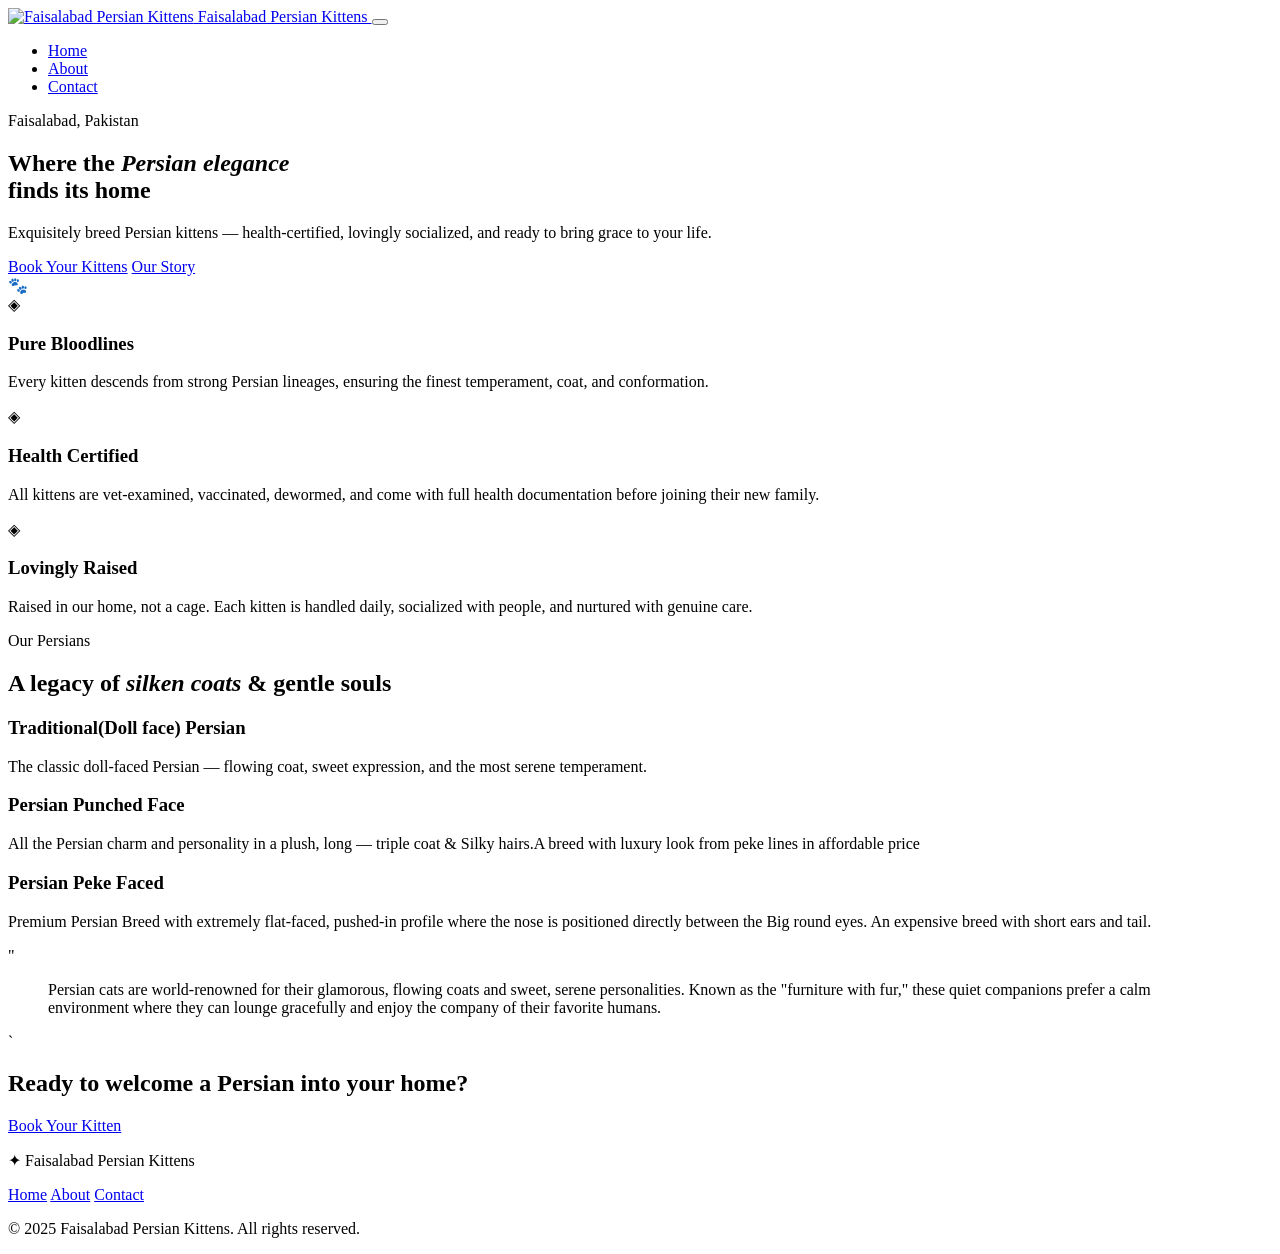
==== index.html @ facfef48 "Add files via upload" ====
<!DOCTYPE html>
<html lang="en">
<head>
  <meta charset="UTF-8" />
  <meta name="viewport" content="width=device-width, initial-scale=1.0" />
  <title>Faisalabad Persian Kittens — Premium Persian Cats</title>
  <meta name="description" content="Exquisite Persian kittens breed with love and care in Faisalabad. Health-certified, socialized, and ready for forever homes." />
  <link rel="stylesheet" href="css/style.css" />
  <link rel="preconnect" href="https://fonts.googleapis.com">
  <link href="https://fonts.googleapis.com/css2?family=Cormorant+Garamond:ital,wght@0,300;0,400;0,500;1,300;1,400&family=Jost:wght@300;400;500&display=swap" rel="stylesheet">
</head>
<body>

  <!-- NAV -->
  <nav class="nav">
    <a href="index.html" class="nav__logo">
      <img src="images/logo.png" alt="Faisalabad Persian Kittens" class="nav__logo-img" />
      Faisalabad Persian Kittens
    </a>
    <button class="nav__toggle" aria-label="Toggle menu" onclick="document.querySelector('.nav__links').classList.toggle('open')">
      <span></span><span></span><span></span>
    </button>
    <ul class="nav__links">
      <li><a href="index.html" class="active">Home</a></li>
      <li><a href="about.html">About</a></li>
      <li><a href="contact.html">Contact</a></li>
    </ul>
  </nav>

  <!-- HERO -->
  <section class="hero">
    <div class="hero__bg"></div>
    <div class="hero__content">
      <div class="hero__logo-wrap">
      </div>
      <p class="hero__eyebrow">Faisalabad, Pakistan</p>
      <h1 class="hero__title">Where the <em>Persian elegance</em><br>finds its home</h1>
      <p class="hero__sub">Exquisitely breed Persian kittens — health-certified, lovingly socialized, and ready to bring grace to your life.</p>
      <div class="hero__cta">
        <a href="contact.html" class="btn btn--primary">Book Your Kittens</a>
        <a href="about.html" class="btn btn--ghost">Our Story</a>
      </div>
    </div>
    <div class="hero__ornament">
      <div class="hero__paw">🐾</div>
    </div>
  </section>

  <!-- FEATURES -->
  <section class="features">
    <div class="container">
      <div class="features__grid">
        <div class="feature-card reveal">
          <div class="feature-card__icon">◈</div>
          <h3>Pure Bloodlines</h3>
          <p>Every kitten descends from strong Persian lineages, ensuring the finest temperament, coat, and conformation.</p>
        </div>
        <div class="feature-card reveal">
          <div class="feature-card__icon">◈</div>
          <h3>Health Certified</h3>
          <p>All kittens are vet-examined, vaccinated, dewormed, and come with full health documentation before joining their new family.</p>
        </div>
        <div class="feature-card reveal">
          <div class="feature-card__icon">◈</div>
          <h3>Lovingly Raised</h3>
          <p>Raised in our home, not a cage. Each kitten is handled daily, socialized with people, and nurtured with genuine care.</p>
        </div>
      </div>
    </div>
  </section>

  <!-- BREEDS SECTION -->
  <section class="breeds">
    <div class="container">
      <div class="section-header">
        <p class="section-label">Our Persians</p>
        <h2>A legacy of <em>silken coats</em> & gentle souls</h2>
      </div>
      <div class="breeds__grid">
        <div class="breed-card reveal">
          <div class="breed-card__img breed-card__img--1">
  <div class="slideshow">
    <div class="slide active" style="background-image: url('images/persian-1.jpg')"></div>
    <div class="slide" style="background-image: url('images/persian-2.jpg')"></div>
    <div class="slide" style="background-image: url('images/persian-3.jpg')"></div>
    <div class="slide-dots">
      <span class="dot active"></span>
      <span class="dot"></span>
      <span class="dot"></span>
    </div>
  </div>
</div>
          <div class="breed-card__body">
            <h3>Traditional(Doll face) Persian</h3>
            <p>The classic doll-faced Persian — flowing coat, sweet expression, and the most serene temperament.</p>
          </div>
        </div>
        <div class="breed-card reveal">
          <div class="breed-card__img breed-card__img--1">
  <div class="slideshow">
    <div class="slide active" style="background-image: url('images/persian-1.jpg')"></div>
    <div class="slide" style="background-image: url('images/persian-2.jpg')"></div>
    <div class="slide" style="background-image: url('images/persian-3.jpg')"></div>
    <div class="slide-dots">
      <span class="dot active"></span>
      <span class="dot"></span>
      <span class="dot"></span>
    </div>
  </div>
</div>
          <div class="breed-card__body">
            <h3>Persian Punched Face</h3>
            <p>All the Persian charm and personality in a plush, long — triple coat & Silky hairs.A breed with luxury look from peke lines in affordable price</p>
          </div>
        </div>
        <div class="breed-card reveal">
          <div class="breed-card__img breed-card__img--1">
  <div class="slideshow">
    <div class="slide active" style="background-image: url('images/persian-1.jpg')"></div>
    <div class="slide" style="background-image: url('images/persian-2.jpg')"></div>
    <div class="slide" style="background-image: url('images/persian-3.jpg')"></div>
    <div class="slide-dots">
      <span class="dot active"></span>
      <span class="dot"></span>
      <span class="dot"></span>
    </div>
  </div>
</div>
          <div class="breed-card__body">
            <h3>Persian Peke Faced </h3>
            <p>Premium Persian Breed with extremely flat-faced, pushed-in profile where the nose is positioned directly between the Big round eyes. An expensive breed with short ears and tail.</p>
          </div>
        </div>
      </div>
    </div>
  </section>

  <!-- TESTIMONIAL -->
  <section class="testimonials">
      <div class="testimonials__inner">
        <div class="testimonials__quote">"</div>
        <blockquote class="testimonials__text">
          Persian cats are world-renowned for their glamorous, flowing coats and sweet, serene personalities. Known as the "furniture with fur," these quiet companions prefer a calm environment where they can lounge gracefully and enjoy the company of their favorite humans.
        </blockquote>`
      </div>
    </div>
  </section>

  <!-- CTA BAND -->
  <section class="cta-band">
    <div class="container">
      <h2>Ready to welcome a Persian into your home?</h2>
      <a href="contact.html" class="btn btn--light">Book Your Kitten</a>
    </div>
  </section>

  <!-- FOOTER -->
  <footer class="footer">
    <div class="container">
      <p class="footer__logo">✦ Faisalabad Persian Kittens</p>
      <nav class="footer__nav">
        <a href="index.html">Home</a>
        <a href="about.html">About</a>
        <a href="contact.html">Contact</a>
      </nav>
      <p class="footer__copy">© 2025 Faisalabad Persian Kittens. All rights reserved.</p>
    </div>
  </footer>

  <script src="js/main.js"></script>
</body>
</html>
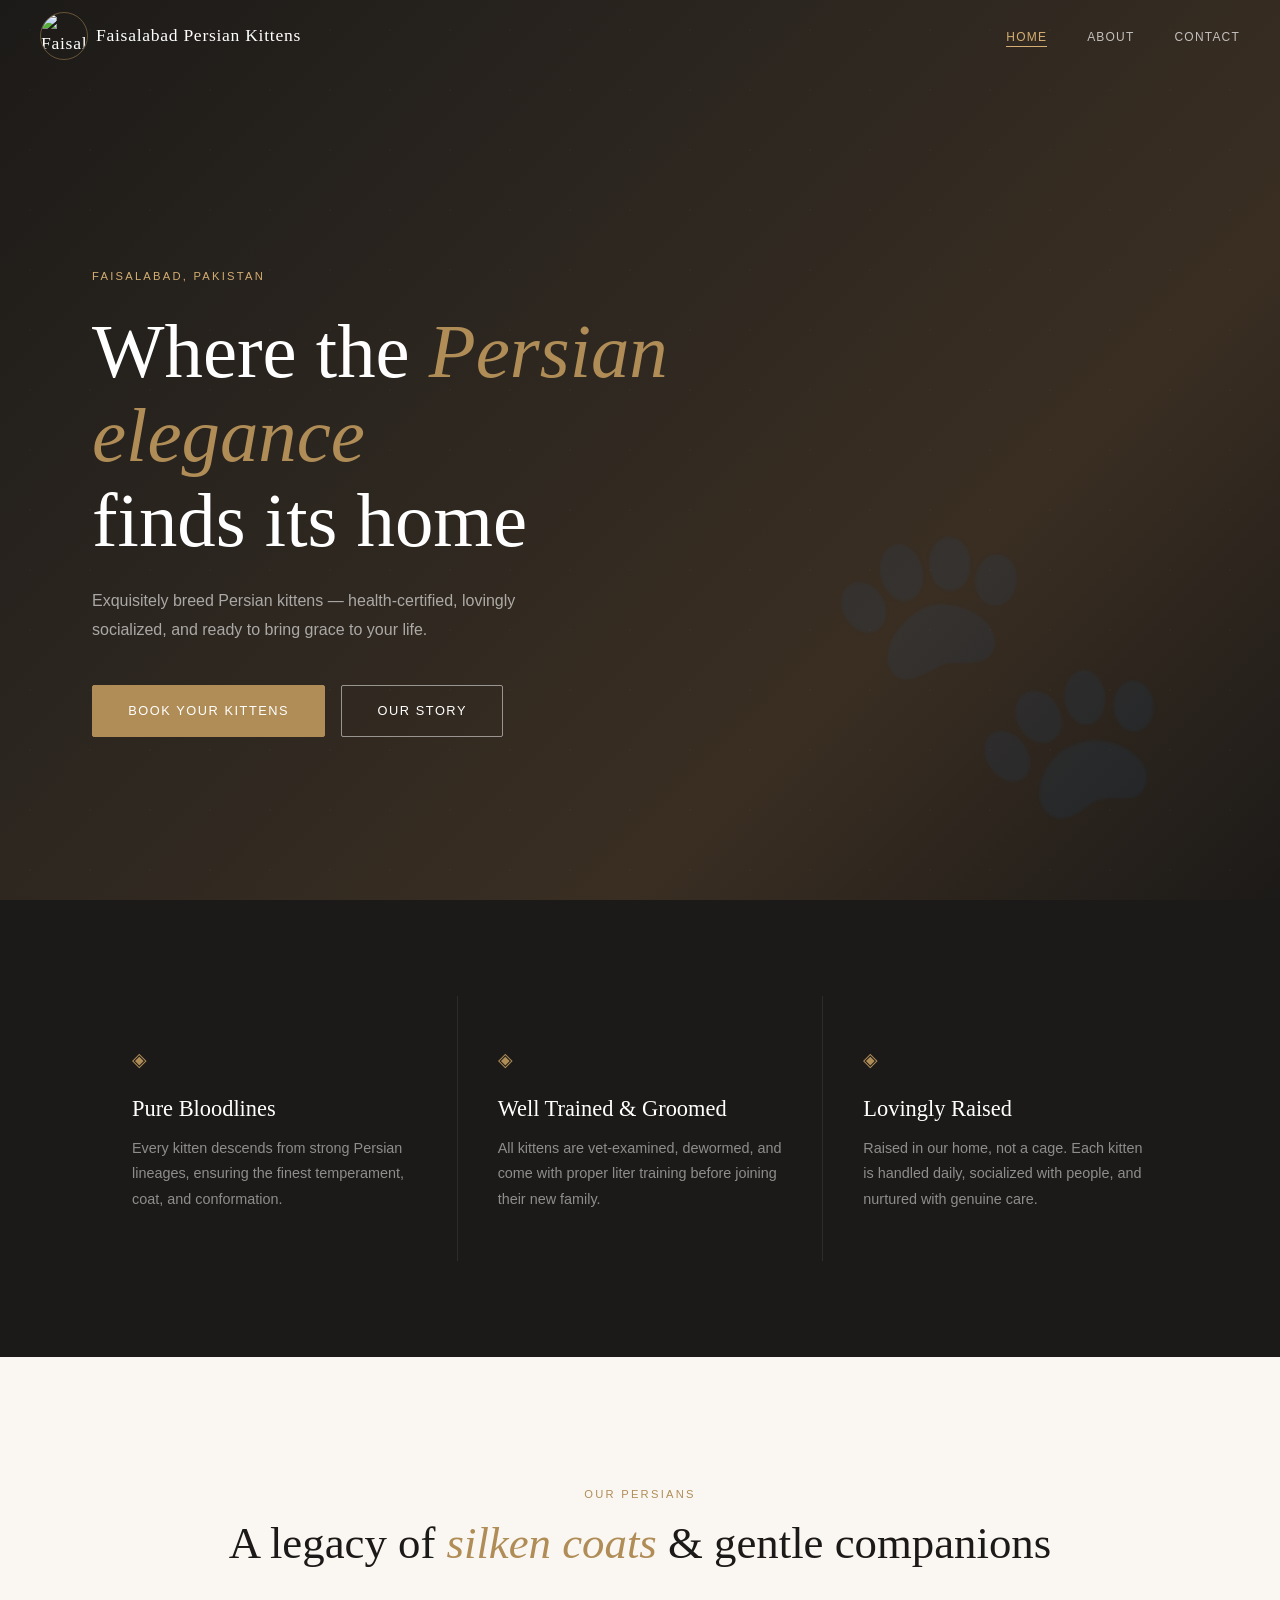
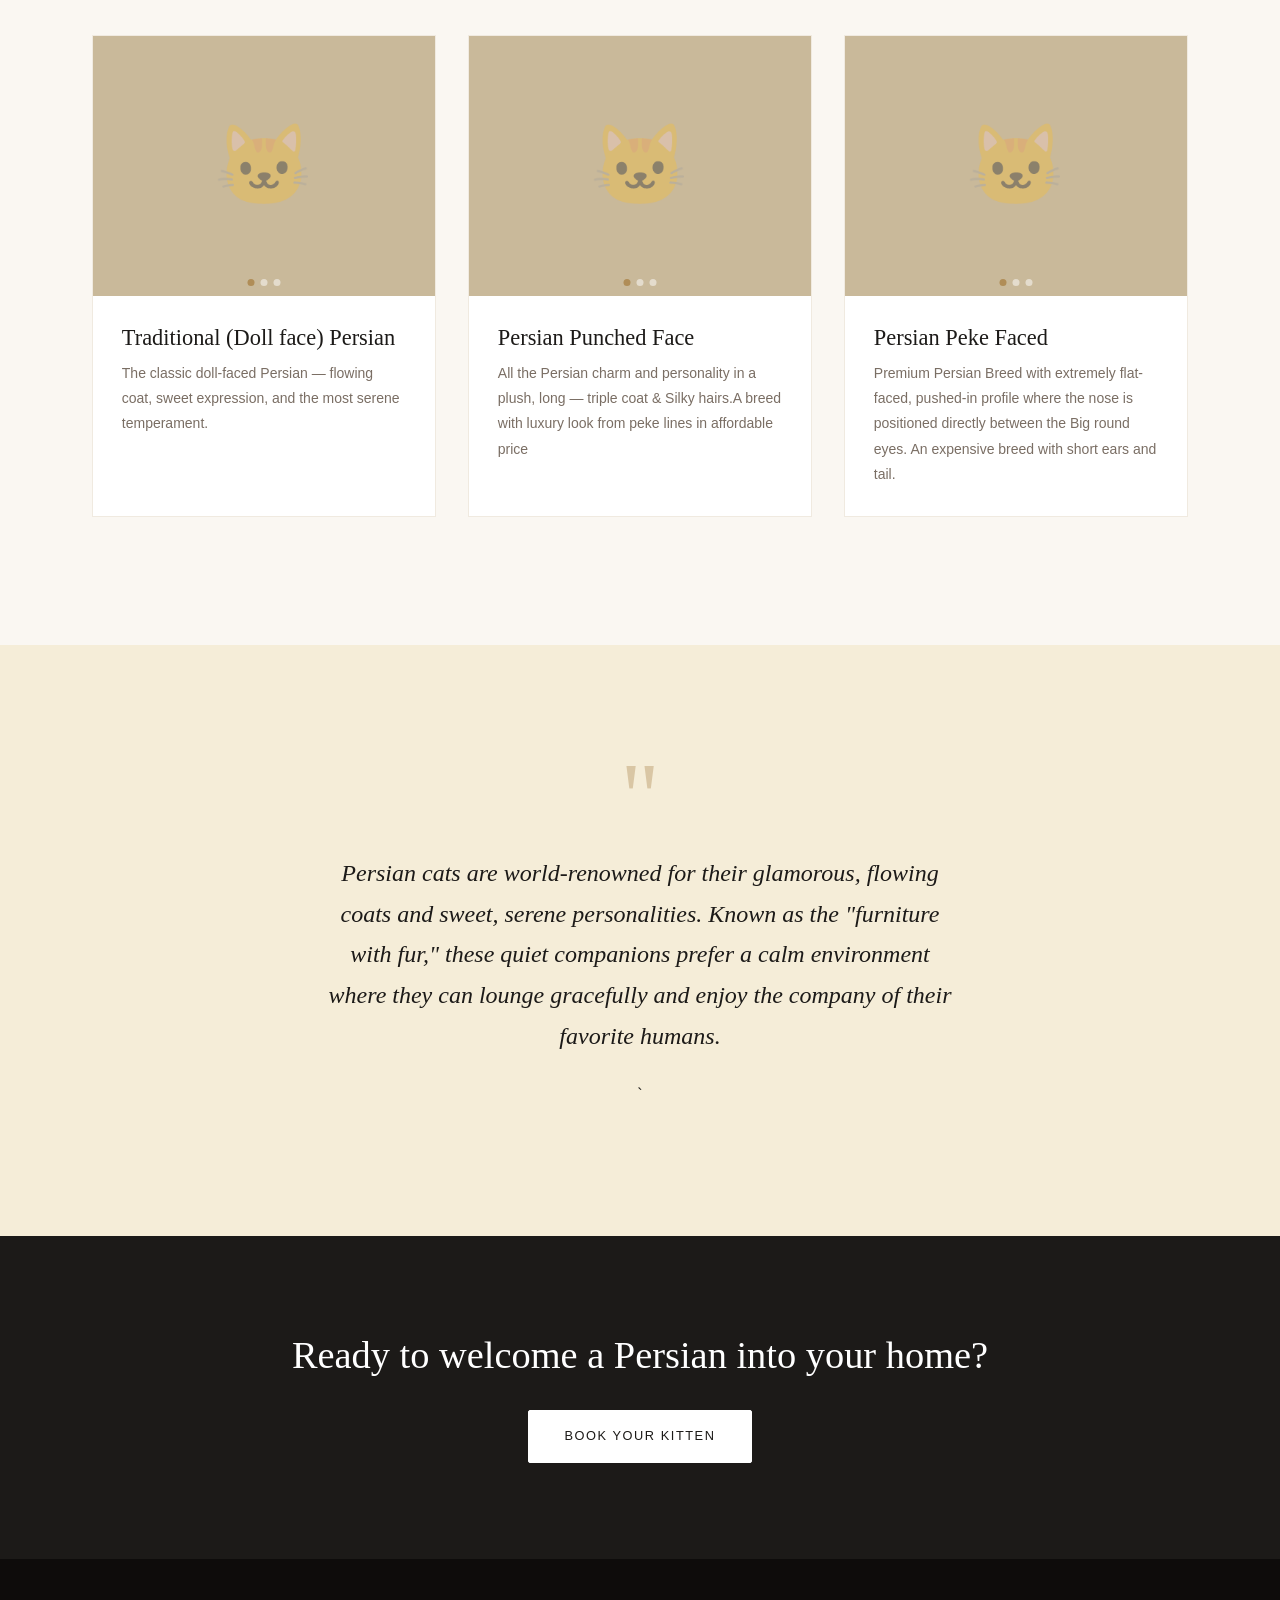
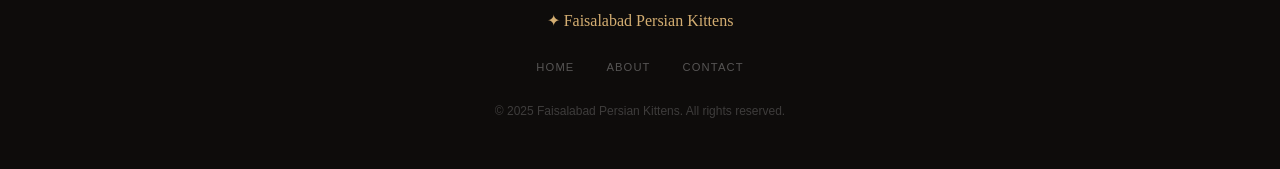
==== commit 7adaedb3: "Add files via upload" ====
--- a/index.html
+++ b/index.html
@@ -5,7 +5,7 @@
   <meta name="viewport" content="width=device-width, initial-scale=1.0" />
   <title>Faisalabad Persian Kittens — Premium Persian Cats</title>
   <meta name="description" content="Exquisite Persian kittens breed with love and care in Faisalabad. Health-certified, socialized, and ready for forever homes." />
-  <link rel="stylesheet" href="css/style.css" />
+  <link rel="stylesheet" href="style.css" />
   <link rel="preconnect" href="https://fonts.googleapis.com">
   <link href="https://fonts.googleapis.com/css2?family=Cormorant+Garamond:ital,wght@0,300;0,400;0,500;1,300;1,400&family=Jost:wght@300;400;500&display=swap" rel="stylesheet">
 </head>
@@ -57,8 +57,8 @@
         </div>
         <div class="feature-card reveal">
           <div class="feature-card__icon">◈</div>
-          <h3>Health Certified</h3>
-          <p>All kittens are vet-examined, vaccinated, dewormed, and come with full health documentation before joining their new family.</p>
+          <h3>Well Trained & Groomed</h3>
+          <p>All kittens are vet-examined, dewormed, and come with proper liter training before joining their new family.</p>
         </div>
         <div class="feature-card reveal">
           <div class="feature-card__icon">◈</div>
@@ -74,7 +74,7 @@
     <div class="container">
       <div class="section-header">
         <p class="section-label">Our Persians</p>
-        <h2>A legacy of <em>silken coats</em> & gentle souls</h2>
+        <h2>A legacy of <em>silken coats</em> & gentle companions</h2>
       </div>
       <div class="breeds__grid">
         <div class="breed-card reveal">
@@ -91,16 +91,16 @@
   </div>
 </div>
           <div class="breed-card__body">
-            <h3>Traditional(Doll face) Persian</h3>
+            <h3>Traditional (Doll face) Persian</h3>
             <p>The classic doll-faced Persian — flowing coat, sweet expression, and the most serene temperament.</p>
           </div>
         </div>
         <div class="breed-card reveal">
           <div class="breed-card__img breed-card__img--1">
   <div class="slideshow">
-    <div class="slide active" style="background-image: url('images/persian-1.jpg')"></div>
-    <div class="slide" style="background-image: url('images/persian-2.jpg')"></div>
-    <div class="slide" style="background-image: url('images/persian-3.jpg')"></div>
+    <div class="slide active" style="background-image: url('images/persian-4.jpg')"></div>
+    <div class="slide" style="background-image: url('images/persian-5.jpg')"></div>
+    <div class="slide" style="background-image: url('images/persian-6.jpg')"></div>
     <div class="slide-dots">
       <span class="dot active"></span>
       <span class="dot"></span>
@@ -116,9 +116,9 @@
         <div class="breed-card reveal">
           <div class="breed-card__img breed-card__img--1">
   <div class="slideshow">
-    <div class="slide active" style="background-image: url('images/persian-1.jpg')"></div>
-    <div class="slide" style="background-image: url('images/persian-2.jpg')"></div>
-    <div class="slide" style="background-image: url('images/persian-3.jpg')"></div>
+    <div class="slide active" style="background-image: url('images/persian-7.jpg')"></div>
+    <div class="slide" style="background-image: url('images/persian-8.jpg')"></div>
+    <div class="slide" style="background-image: url('images/persian-9.jpg')"></div>
     <div class="slide-dots">
       <span class="dot active"></span>
       <span class="dot"></span>
@@ -167,6 +167,6 @@
     </div>
   </footer>
 
-  <script src="js/main.js"></script>
+  <script src="main.js"></script>
 </body>
 </html>
--- a/style.css
+++ b/style.css
@@ -0,0 +1,726 @@
+/* ===========================
+   FAISALABAD PERSIAN KITTENS
+   Luxury Elegant Theme
+   =========================== */
+
+:root {
+  --cream: #FAF7F2;
+  --cream-dark: #F0EAE0;
+  --gold: #B08D57;
+  --gold-light: #D4AE72;
+  --gold-pale: #F5EDD8;
+  --charcoal: #1C1A18;
+  --charcoal-mid: #3A3530;
+  --stone: #7A6E64;
+  --stone-light: #B5ADA4;
+  --white: #FFFFFF;
+
+  --font-serif: 'Cormorant Garamond', Georgia, serif;
+  --font-sans: 'Jost', sans-serif;
+
+  --nav-height: 72px;
+  --container: 1160px;
+  --radius: 2px;
+}
+
+*, *::before, *::after { box-sizing: border-box; margin: 0; padding: 0; }
+
+html { scroll-behavior: smooth; }
+
+body {
+  background: var(--cream);
+  color: var(--charcoal);
+  font-family: var(--font-sans);
+  font-weight: 300;
+  line-height: 1.7;
+  -webkit-font-smoothing: antialiased;
+}
+
+img { display: block; max-width: 100%; }
+a { color: inherit; text-decoration: none; }
+
+/* ===== LOGO ===== */
+.nav__logo-img {
+  height: 48px;
+  width: 48px;
+  border-radius: 50%;
+  object-fit: cover;
+  border: 1.5px solid rgba(176, 141, 87, 0.5);
+  transition: border-color 0.3s;
+}
+.nav__logo:hover .nav__logo-img {
+  border-color: var(--gold-light);
+}
+.hero__logo-wrap {
+  margin-bottom: 2rem;
+  animation: fadeUp 0.8s ease both;
+}
+.hero__logo-img {
+  width: 140px;
+  height: 140px;
+  border-radius: 50%;
+  object-fit: cover;
+  border: 2px solid rgba(176, 141, 87, 0.6);
+  box-shadow: 0 0 0 8px rgba(176, 141, 87, 0.1);
+}
+
+
+h1, h2, h3 {
+  font-family: var(--font-serif);
+  font-weight: 400;
+  line-height: 1.2;
+}
+em { font-style: italic; color: var(--gold); }
+
+/* ===== CONTAINER ===== */
+.container {
+  max-width: var(--container);
+  margin: 0 auto;
+  padding: 0 2rem;
+}
+
+/* ===== BUTTONS ===== */
+.btn {
+  display: inline-block;
+  font-family: var(--font-sans);
+  font-weight: 400;
+  font-size: 0.8rem;
+  letter-spacing: 0.12em;
+  text-transform: uppercase;
+  padding: 0.9rem 2.2rem;
+  border: 1px solid transparent;
+  cursor: pointer;
+  transition: all 0.3s ease;
+  border-radius: var(--radius);
+}
+.btn--primary {
+  background: var(--gold);
+  color: var(--white);
+  border-color: var(--gold);
+}
+.btn--primary:hover {
+  background: var(--charcoal);
+  border-color: var(--charcoal);
+}
+.btn--ghost {
+  background: transparent;
+  color: var(--white);
+  border-color: rgba(255,255,255,0.5);
+}
+.btn--ghost:hover {
+  background: rgba(255,255,255,0.1);
+  border-color: var(--white);
+}
+.btn--light {
+  background: var(--white);
+  color: var(--charcoal);
+  border-color: var(--white);
+}
+.btn--light:hover {
+  background: transparent;
+  color: var(--white);
+  border-color: var(--white);
+}
+.btn--full { width: 100%; text-align: center; }
+
+/* ===== NAV ===== */
+.nav {
+  position: fixed;
+  top: 0; left: 0; right: 0;
+  height: var(--nav-height);
+  display: flex;
+  align-items: center;
+  justify-content: space-between;
+  padding: 0 2.5rem;
+  z-index: 100;
+  transition: background 0.4s, box-shadow 0.4s;
+}
+.nav.scrolled {
+  background: rgba(28, 26, 24, 0.97);
+  box-shadow: 0 1px 0 rgba(255,255,255,0.06);
+}
+.nav__logo {
+  font-family: var(--font-serif);
+  font-size: 1.1rem;
+  font-weight: 400;
+  color: var(--white);
+  letter-spacing: 0.04em;
+  display: flex;
+  align-items: center;
+  gap: 0.5rem;
+}
+.nav__logo-icon { color: var(--gold-light); font-size: 0.8rem; }
+.nav__links {
+  display: flex;
+  list-style: none;
+  gap: 2.5rem;
+  align-items: center;
+}
+.nav__links a {
+  font-size: 0.75rem;
+  letter-spacing: 0.1em;
+  text-transform: uppercase;
+  color: rgba(255,255,255,0.7);
+  transition: color 0.2s;
+  padding-bottom: 2px;
+  border-bottom: 1px solid transparent;
+}
+.nav__links a:hover,
+.nav__links a.active {
+  color: var(--gold-light);
+  border-bottom-color: var(--gold-light);
+}
+.nav__toggle {
+  display: none;
+  flex-direction: column;
+  gap: 5px;
+  background: none;
+  border: none;
+  cursor: pointer;
+  padding: 4px;
+}
+.nav__toggle span {
+  display: block;
+  width: 22px;
+  height: 1px;
+  background: var(--white);
+}
+
+/* ===== HERO ===== */
+.hero {
+  min-height: 100vh;
+  display: flex;
+  align-items: center;
+  position: relative;
+  overflow: hidden;
+}
+.hero__bg {
+  position: absolute;
+  inset: 0;
+  background:
+    linear-gradient(135deg, #1C1A18 0%, #2D2720 40%, #3A2E22 70%, #1C1A18 100%);
+  z-index: 0;
+}
+.hero__bg::after {
+  content: '';
+  position: absolute;
+  inset: 0;
+  background: url("data:image/svg+xml,%3Csvg width='60' height='60' viewBox='0 0 60 60' xmlns='http://www.w3.org/2000/svg'%3E%3Cg fill='none' fill-rule='evenodd'%3E%3Cg fill='%23B08D57' fill-opacity='0.04'%3E%3Ccircle cx='30' cy='30' r='1'/%3E%3C/g%3E%3C/g%3E%3C/svg%3E");
+}
+.hero__content {
+  position: relative;
+  z-index: 1;
+  max-width: var(--container);
+  margin: 0 auto;
+  padding: calc(var(--nav-height) + 4rem) 2rem 4rem;
+  max-width: 680px;
+  margin-left: max(2rem, (100vw - 1160px)/2);
+  animation: fadeUp 1s ease both;
+}
+.hero__eyebrow {
+  font-size: 0.7rem;
+  letter-spacing: 0.2em;
+  text-transform: uppercase;
+  color: var(--gold-light);
+  margin-bottom: 1.5rem;
+}
+.hero__title {
+  font-size: clamp(2.8rem, 6vw, 5rem);
+  color: var(--white);
+  margin-bottom: 1.5rem;
+  line-height: 1.1;
+}
+.hero__sub {
+  font-size: 1rem;
+  color: rgba(255,255,255,0.6);
+  max-width: 500px;
+  margin-bottom: 2.5rem;
+  line-height: 1.8;
+}
+.hero__cta { display: flex; gap: 1rem; flex-wrap: wrap; }
+.hero__ornament {
+  position: absolute;
+  right: 8%;
+  bottom: 10%;
+  z-index: 1;
+  opacity: 0.08;
+  font-size: 18rem;
+  line-height: 1;
+  pointer-events: none;
+  animation: float 8s ease-in-out infinite;
+}
+@keyframes float {
+  0%, 100% { transform: translateY(0); }
+  50% { transform: translateY(-20px); }
+}
+@keyframes fadeUp {
+  from { opacity: 0; transform: translateY(30px); }
+  to { opacity: 1; transform: translateY(0); }
+}
+
+/* ===== SECTION HEADER ===== */
+.section-header {
+  text-align: center;
+  margin-bottom: 4rem;
+}
+.section-label {
+  font-size: 0.7rem;
+  letter-spacing: 0.2em;
+  text-transform: uppercase;
+  color: var(--gold);
+  margin-bottom: 0.8rem;
+}
+.section-header h2 {
+  font-size: clamp(2rem, 3.5vw, 3rem);
+  color: var(--charcoal);
+}
+
+/* ===== FEATURES ===== */
+.features {
+  padding: 6rem 0;
+  background: var(--charcoal);
+}
+.features__grid {
+  display: grid;
+  grid-template-columns: repeat(auto-fit, minmax(260px, 1fr));
+  gap: 1px;
+  background: rgba(255,255,255,0.08);
+}
+.feature-card {
+  padding: 3rem 2.5rem;
+  background: var(--charcoal);
+  transition: background 0.3s;
+}
+.feature-card:hover { background: var(--charcoal-mid); }
+.feature-card__icon {
+  font-size: 1.2rem;
+  color: var(--gold);
+  margin-bottom: 1.2rem;
+}
+.feature-card h3 {
+  font-family: var(--font-serif);
+  font-size: 1.4rem;
+  color: var(--white);
+  margin-bottom: 0.8rem;
+}
+.feature-card p {
+  color: rgba(255,255,255,0.5);
+  font-size: 0.9rem;
+  line-height: 1.8;
+}
+
+/* ===== BREEDS ===== */
+.breeds {
+  padding: 8rem 0;
+  background: var(--cream);
+}
+.breeds__grid {
+  display: grid;
+  grid-template-columns: repeat(auto-fit, minmax(300px, 1fr));
+  gap: 2rem;
+}
+.breed-card {
+  background: var(--white);
+  border: 1px solid var(--cream-dark);
+  overflow: hidden;
+  transition: transform 0.3s, box-shadow 0.3s;
+}
+.breed-card:hover {
+  transform: translateY(-4px);
+  box-shadow: 0 20px 40px rgba(0,0,0,0.08);
+}
+.breed-card__img {
+  height: 260px;
+  background-size: cover;
+  background-position: center;
+  position: relative;
+  overflow: hidden;
+}
+.breed-card__img--1 { background-color: #C9B99A; background-image: url('images/persian-1.jpg'); }
+.breed-card__img--2 { background-color: #B8A898; background-image: url('images/persian-2.jpg'); }
+.breed-card__img--3 { background-color: #D4C8B8; background-image: url('images/persian-3.jpg'); }
+.breed-card__img::after {
+  content: '🐱';
+  position: absolute;
+  inset: 0;
+  display: flex;
+  align-items: center;
+  justify-content: center;
+  font-size: 5rem;
+  opacity: 0.3;
+}
+.breed-card__body {
+  padding: 1.8rem;
+}
+.breed-card__body h3 {
+  font-size: 1.4rem;
+  margin-bottom: 0.6rem;
+  color: var(--charcoal);
+}
+.breed-card__body p {
+  font-size: 0.875rem;
+  color: var(--stone);
+  line-height: 1.8;
+}
+
+/* ===== TESTIMONIALS ===== */
+.testimonials {
+  padding: 8rem 0;
+  background: var(--gold-pale);
+}
+.testimonials__inner {
+  max-width: 700px;
+  margin: 0 auto;
+  text-align: center;
+  padding: 0 2rem;
+}
+.testimonials__quote {
+  font-family: var(--font-serif);
+  font-size: 6rem;
+  color: var(--gold);
+  line-height: 0.5;
+  margin-bottom: 2rem;
+  opacity: 0.4;
+}
+.testimonials__text {
+  font-family: var(--font-serif);
+  font-size: clamp(1.2rem, 2vw, 1.5rem);
+  font-style: italic;
+  color: var(--charcoal);
+  line-height: 1.7;
+  margin-bottom: 1.5rem;
+}
+.testimonials__author {
+  font-size: 0.75rem;
+  letter-spacing: 0.1em;
+  text-transform: uppercase;
+  color: var(--stone);
+  font-style: normal;
+}
+
+/* ===== CTA BAND ===== */
+.cta-band {
+  padding: 6rem 0;
+  background: var(--charcoal);
+  text-align: center;
+}
+.cta-band h2 {
+  color: var(--white);
+  font-size: clamp(1.8rem, 3vw, 2.5rem);
+  margin-bottom: 2rem;
+}
+
+/* ===== FOOTER ===== */
+.footer {
+  padding: 3rem 0;
+  background: #0E0C0B;
+  text-align: center;
+}
+.footer__logo {
+  font-family: var(--font-serif);
+  color: var(--gold-light);
+  font-size: 1rem;
+  margin-bottom: 1.5rem;
+}
+.footer__nav {
+  display: flex;
+  justify-content: center;
+  gap: 2rem;
+  margin-bottom: 1.5rem;
+}
+.footer__nav a {
+  font-size: 0.7rem;
+  letter-spacing: 0.1em;
+  text-transform: uppercase;
+  color: rgba(255,255,255,0.3);
+  transition: color 0.2s;
+}
+.footer__nav a:hover { color: var(--gold-light); }
+.footer__copy {
+  font-size: 0.75rem;
+  color: rgba(255,255,255,0.2);
+}
+
+/* ===== PAGE HERO ===== */
+.page-hero {
+  padding: calc(var(--nav-height) + 5rem) 0 5rem;
+  background: var(--charcoal);
+  text-align: center;
+}
+.page-hero__title {
+  font-size: clamp(2.2rem, 4.5vw, 3.8rem);
+  color: var(--white);
+  margin-top: 1rem;
+}
+
+/* ===== ABOUT - STORY ===== */
+.story {
+  padding: 8rem 0;
+}
+.story__grid {
+  display: grid;
+  grid-template-columns: 1fr 1fr;
+  gap: 5rem;
+  align-items: center;
+}
+.story__text h2 {
+  font-size: 2.2rem;
+  margin-bottom: 1.5rem;
+  color: var(--charcoal);
+}
+.story__text p {
+  color: var(--stone);
+  margin-bottom: 1.2rem;
+  line-height: 1.9;
+}
+.story__img-placeholder {
+  aspect-ratio: 4/5;
+  background: var(--cream-dark);
+  border: 1px dashed var(--stone-light);
+  display: flex;
+  align-items: center;
+  justify-content: center;
+}
+.story__img-inner {
+  text-align: center;
+  color: var(--stone-light);
+}
+.story__img-inner span { font-size: 3rem; display: block; margin-bottom: 0.5rem; }
+.story__img-inner p { font-size: 0.8rem; line-height: 1.4; }
+
+/* ===== VALUES ===== */
+.values {
+  padding: 7rem 0;
+  background: var(--charcoal);
+}
+.values .section-header h2 { color: var(--white); }
+.values__grid {
+  display: grid;
+  grid-template-columns: repeat(auto-fit, minmax(230px, 1fr));
+  gap: 2rem;
+}
+.value-item {
+  padding: 2.5rem;
+  border: 1px solid rgba(255,255,255,0.08);
+}
+.value-item__num {
+  display: block;
+  font-size: 0.65rem;
+  letter-spacing: 0.15em;
+  color: var(--gold);
+  margin-bottom: 1rem;
+}
+.value-item h3 {
+  font-size: 1.3rem;
+  color: var(--white);
+  margin-bottom: 0.8rem;
+}
+.value-item p { font-size: 0.875rem; color: rgba(255,255,255,0.45); line-height: 1.8; }
+
+/* ===== PROCESS ===== */
+.process {
+  padding: 8rem 0;
+  background: var(--cream);
+}
+.process__steps {
+  display: grid;
+  grid-template-columns: repeat(auto-fit, minmax(200px, 1fr));
+  gap: 0;
+  position: relative;
+}
+.process__steps::before {
+  content: '';
+  position: absolute;
+  top: 24px;
+  left: 0; right: 0;
+  height: 1px;
+  background: var(--cream-dark);
+  z-index: 0;
+}
+.process__step {
+  padding: 0 1.5rem 2rem;
+  position: relative;
+  z-index: 1;
+}
+.process__step-num {
+  width: 48px;
+  height: 48px;
+  border-radius: 50%;
+  background: var(--gold);
+  color: var(--white);
+  font-family: var(--font-serif);
+  font-size: 1.2rem;
+  display: flex;
+  align-items: center;
+  justify-content: center;
+  margin-bottom: 1.5rem;
+}
+.process__step-body h3 {
+  font-size: 1.2rem;
+  margin-bottom: 0.6rem;
+  color: var(--charcoal);
+}
+.process__step-body p { font-size: 0.875rem; color: var(--stone); line-height: 1.8; }
+
+/* ===== CONTACT ===== */
+.contact-section {
+  padding: 7rem 0;
+}
+.contact-grid {
+  display: grid;
+  grid-template-columns: 1fr 1fr;
+  gap: 5rem;
+  align-items: start;
+}
+.contact-form h2, .contact-info h2 {
+  font-size: 2rem;
+  margin-bottom: 0.5rem;
+}
+.contact-form__sub {
+  color: var(--stone);
+  font-size: 0.875rem;
+  margin-bottom: 2rem;
+}
+.form-group {
+  margin-bottom: 1.4rem;
+}
+.form-group label {
+  display: block;
+  font-size: 0.7rem;
+  letter-spacing: 0.1em;
+  text-transform: uppercase;
+  color: var(--stone);
+  margin-bottom: 0.5rem;
+}
+.form-group input,
+.form-group select,
+.form-group textarea {
+  width: 100%;
+  padding: 0.85rem 1rem;
+  background: var(--white);
+  border: 1px solid var(--cream-dark);
+  border-radius: var(--radius);
+  font-family: var(--font-sans);
+  font-size: 0.9rem;
+  color: var(--charcoal);
+  transition: border-color 0.2s;
+  appearance: none;
+  -webkit-appearance: none;
+}
+.form-group input:focus,
+.form-group select:focus,
+.form-group textarea:focus {
+  outline: none;
+  border-color: var(--gold);
+}
+.form-group textarea { resize: vertical; }
+.form-success {
+  margin-top: 1rem;
+  padding: 1rem;
+  background: var(--gold-pale);
+  color: var(--gold);
+  font-size: 0.875rem;
+  text-align: center;
+  letter-spacing: 0.05em;
+}
+.contact-info {
+  padding-top: 0.5rem;
+}
+.contact-info h2 { margin-bottom: 2rem; }
+.contact-info__items { display: flex; flex-direction: column; gap: 1.5rem; }
+.contact-info__item {
+  display: flex;
+  gap: 1rem;
+  align-items: flex-start;
+}
+.contact-info__icon { font-size: 1.1rem; margin-top: 2px; }
+.contact-info__item strong {
+  display: block;
+  font-size: 0.7rem;
+  letter-spacing: 0.1em;
+  text-transform: uppercase;
+  color: var(--stone);
+  margin-bottom: 0.2rem;
+  font-weight: 400;
+}
+.contact-info__item p {
+  font-size: 0.9rem;
+  color: var(--charcoal);
+  line-height: 1.6;
+}
+.contact-info__item a { color: var(--gold); }
+.contact-info__item a:hover { text-decoration: underline; }
+.contact-info__note {
+  margin-top: 2.5rem;
+  padding: 1.5rem;
+  background: var(--gold-pale);
+  border-left: 2px solid var(--gold);
+}
+.contact-info__note p {
+  font-size: 0.875rem;
+  color: var(--charcoal-mid);
+  line-height: 1.8;
+}
+
+/* ===== SCROLL REVEAL ===== */
+.reveal {
+  opacity: 0;
+  transform: translateY(24px);
+  transition: opacity 0.7s ease, transform 0.7s ease;
+}
+.reveal.visible {
+  opacity: 1;
+  transform: translateY(0);
+}
+
+/* ===== RESPONSIVE ===== */
+@media (max-width: 768px) {
+  .nav__links {
+    display: none;
+    position: fixed;
+    top: var(--nav-height);
+    left: 0; right: 0;
+    background: var(--charcoal);
+    flex-direction: column;
+    padding: 2rem;
+    gap: 1.5rem;
+  }
+  .nav__links.open { display: flex; }
+  .nav__toggle { display: flex; }
+  .hero__ornament { display: none; }
+  .story__grid,
+  .contact-grid { grid-template-columns: 1fr; gap: 3rem; }
+  .process__steps::before { display: none; }
+  .process__step { padding: 0 0 2rem; }
+}
+.slideshow {
+  position: relative;
+  width: 100%;
+  height: 100%;
+}
+.slide {
+  position: absolute;
+  inset: 0;
+  background-size: cover;
+  background-position: center;
+  opacity: 0;
+  transition: opacity 0.8s ease;
+}
+.slide.active { opacity: 1; }
+.slide-dots {
+  position: absolute;
+  bottom: 10px;
+  left: 50%;
+  transform: translateX(-50%);
+  display: flex;
+  gap: 6px;
+  z-index: 2;
+}
+.dot {
+  width: 7px;
+  height: 7px;
+  border-radius: 50%;
+  background: rgba(255,255,255,0.5);
+  transition: background 0.3s;
+}
+.dot.active { background: var(--gold); }
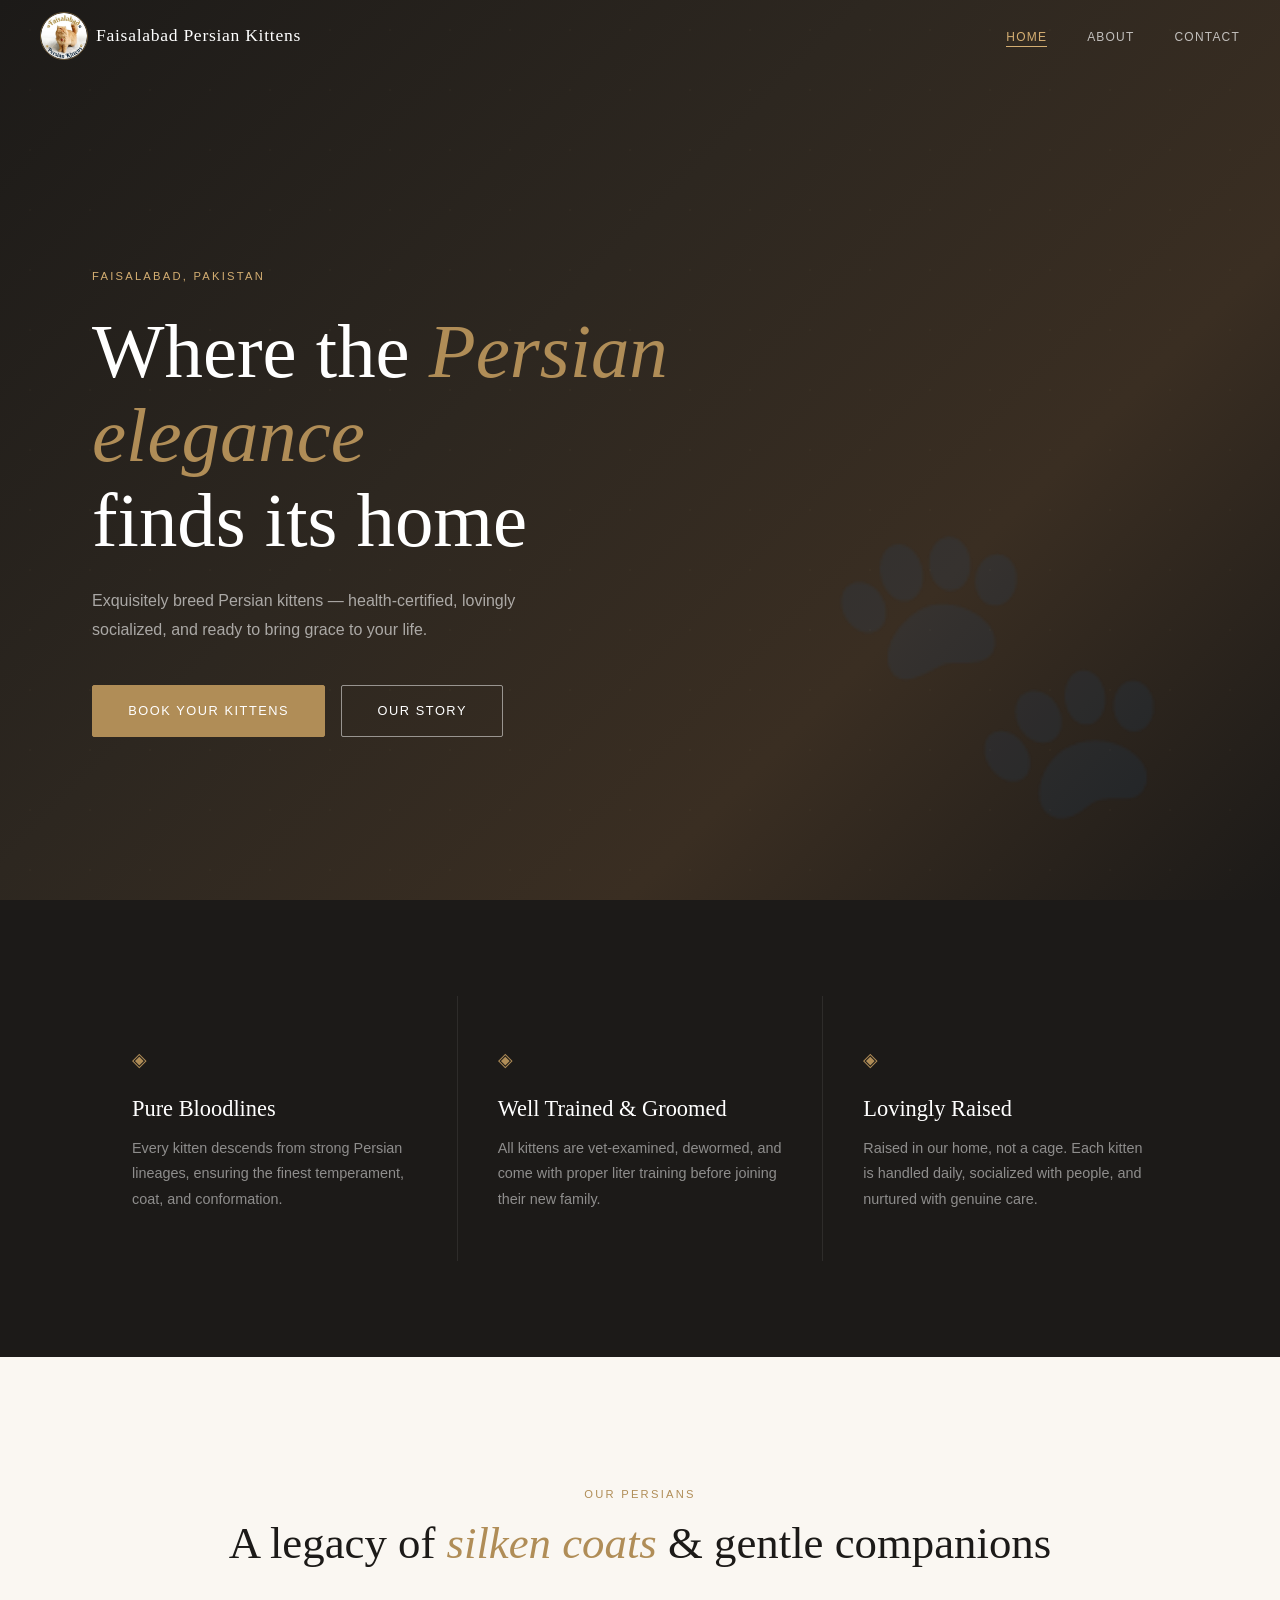
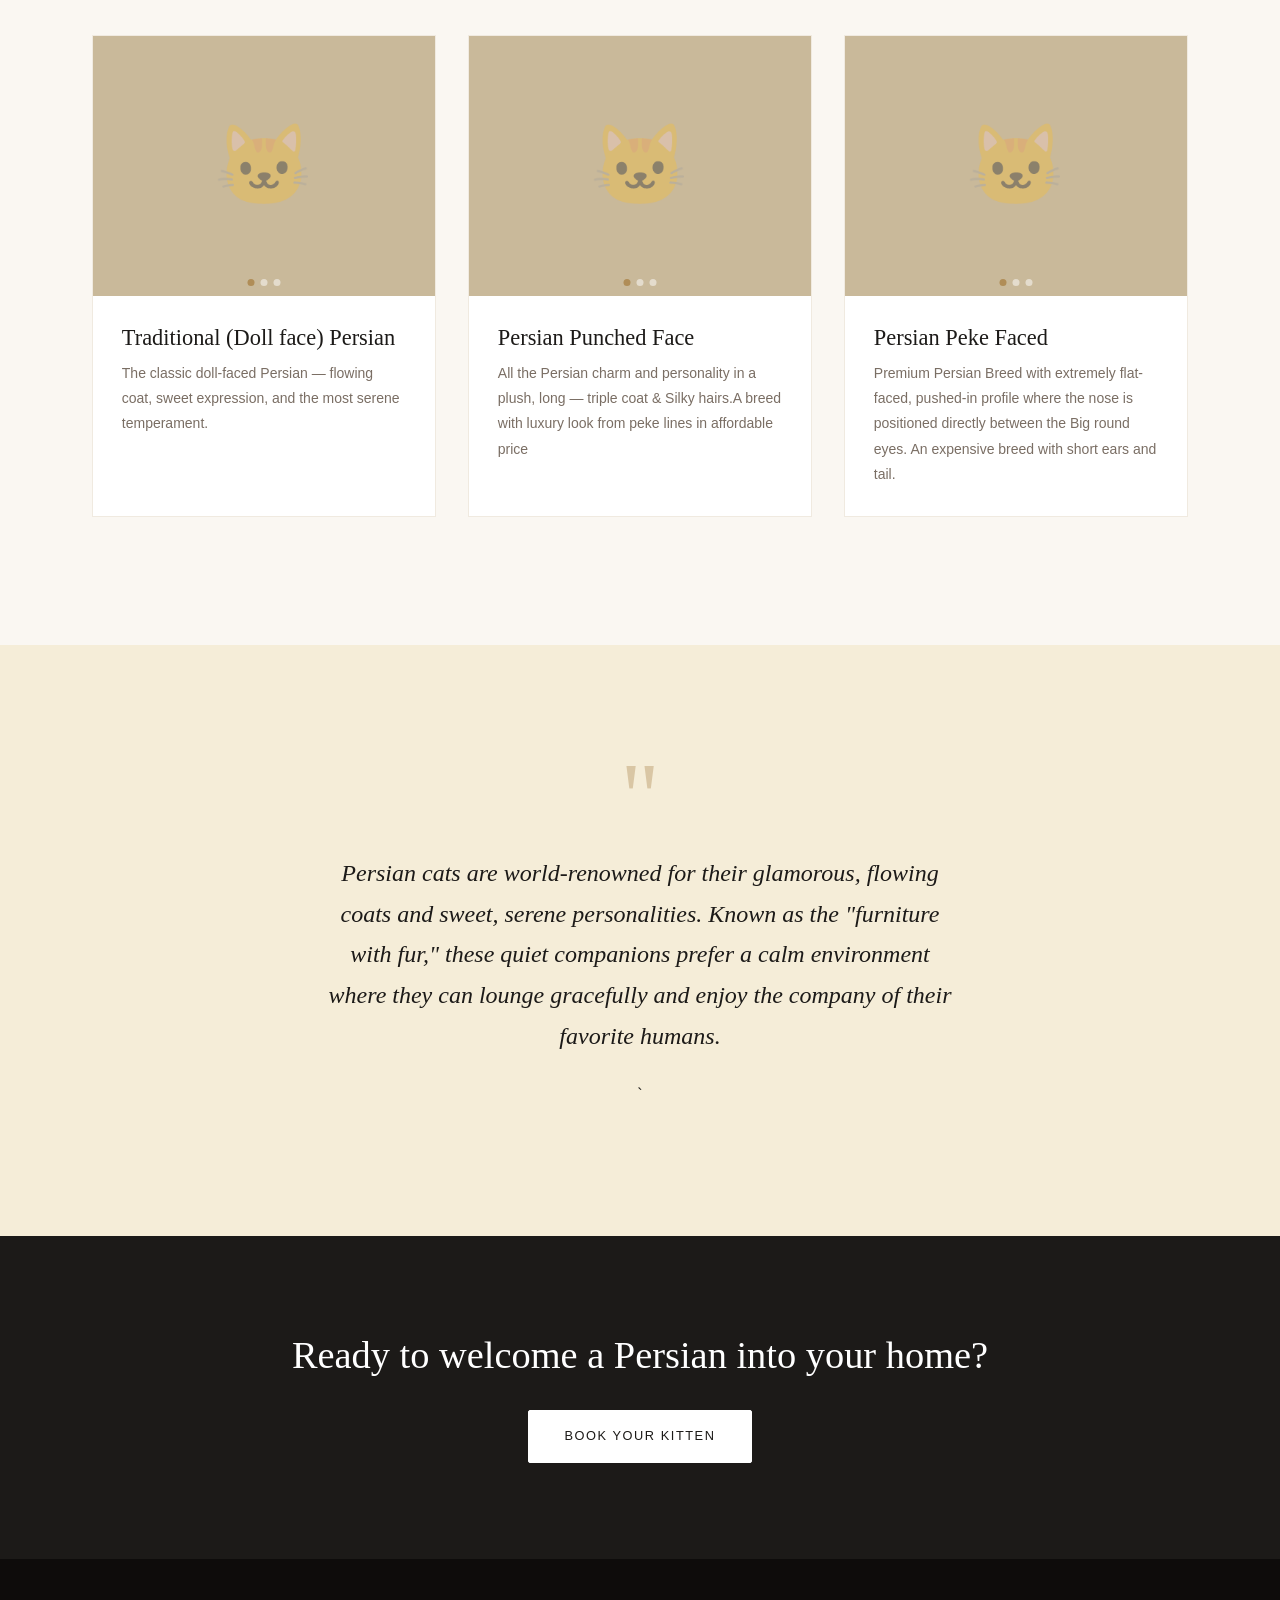
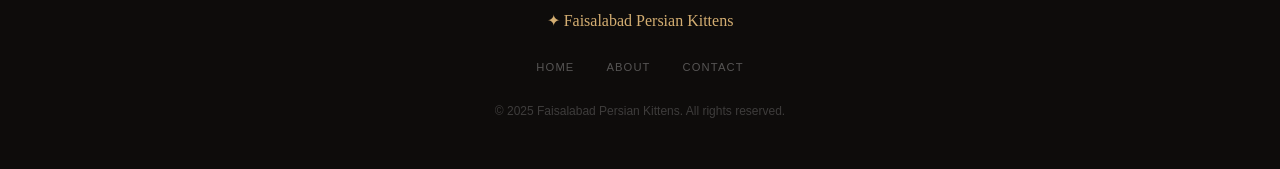
==== commit ba3def95: "Add files via upload" ====
--- a/index.html
+++ b/index.html
@@ -14,7 +14,7 @@
   <!-- NAV -->
   <nav class="nav">
     <a href="index.html" class="nav__logo">
-      <img src="images/logo.png" alt="Faisalabad Persian Kittens" class="nav__logo-img" />
+      <img src="logo.png" alt="Faisalabad Persian Kittens" class="nav__logo-img" />
       Faisalabad Persian Kittens
     </a>
     <button class="nav__toggle" aria-label="Toggle menu" onclick="document.querySelector('.nav__links').classList.toggle('open')">
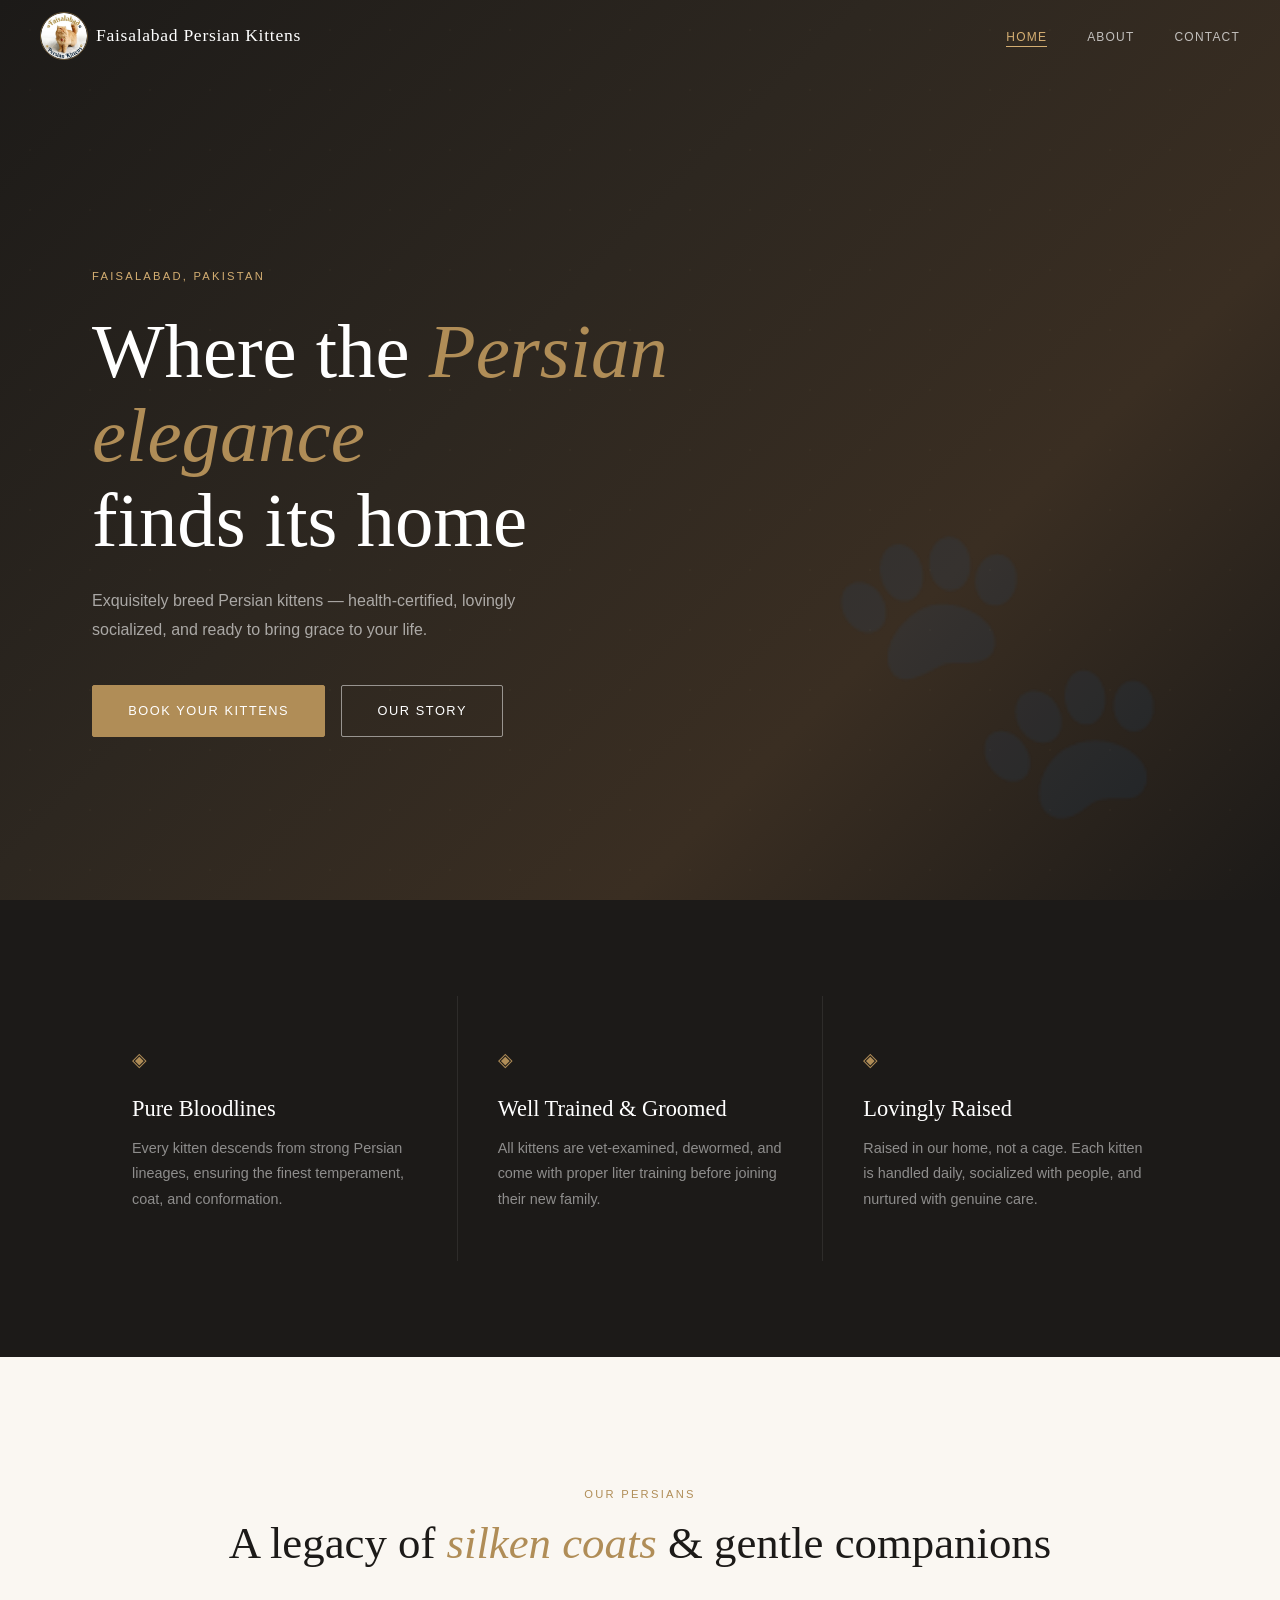
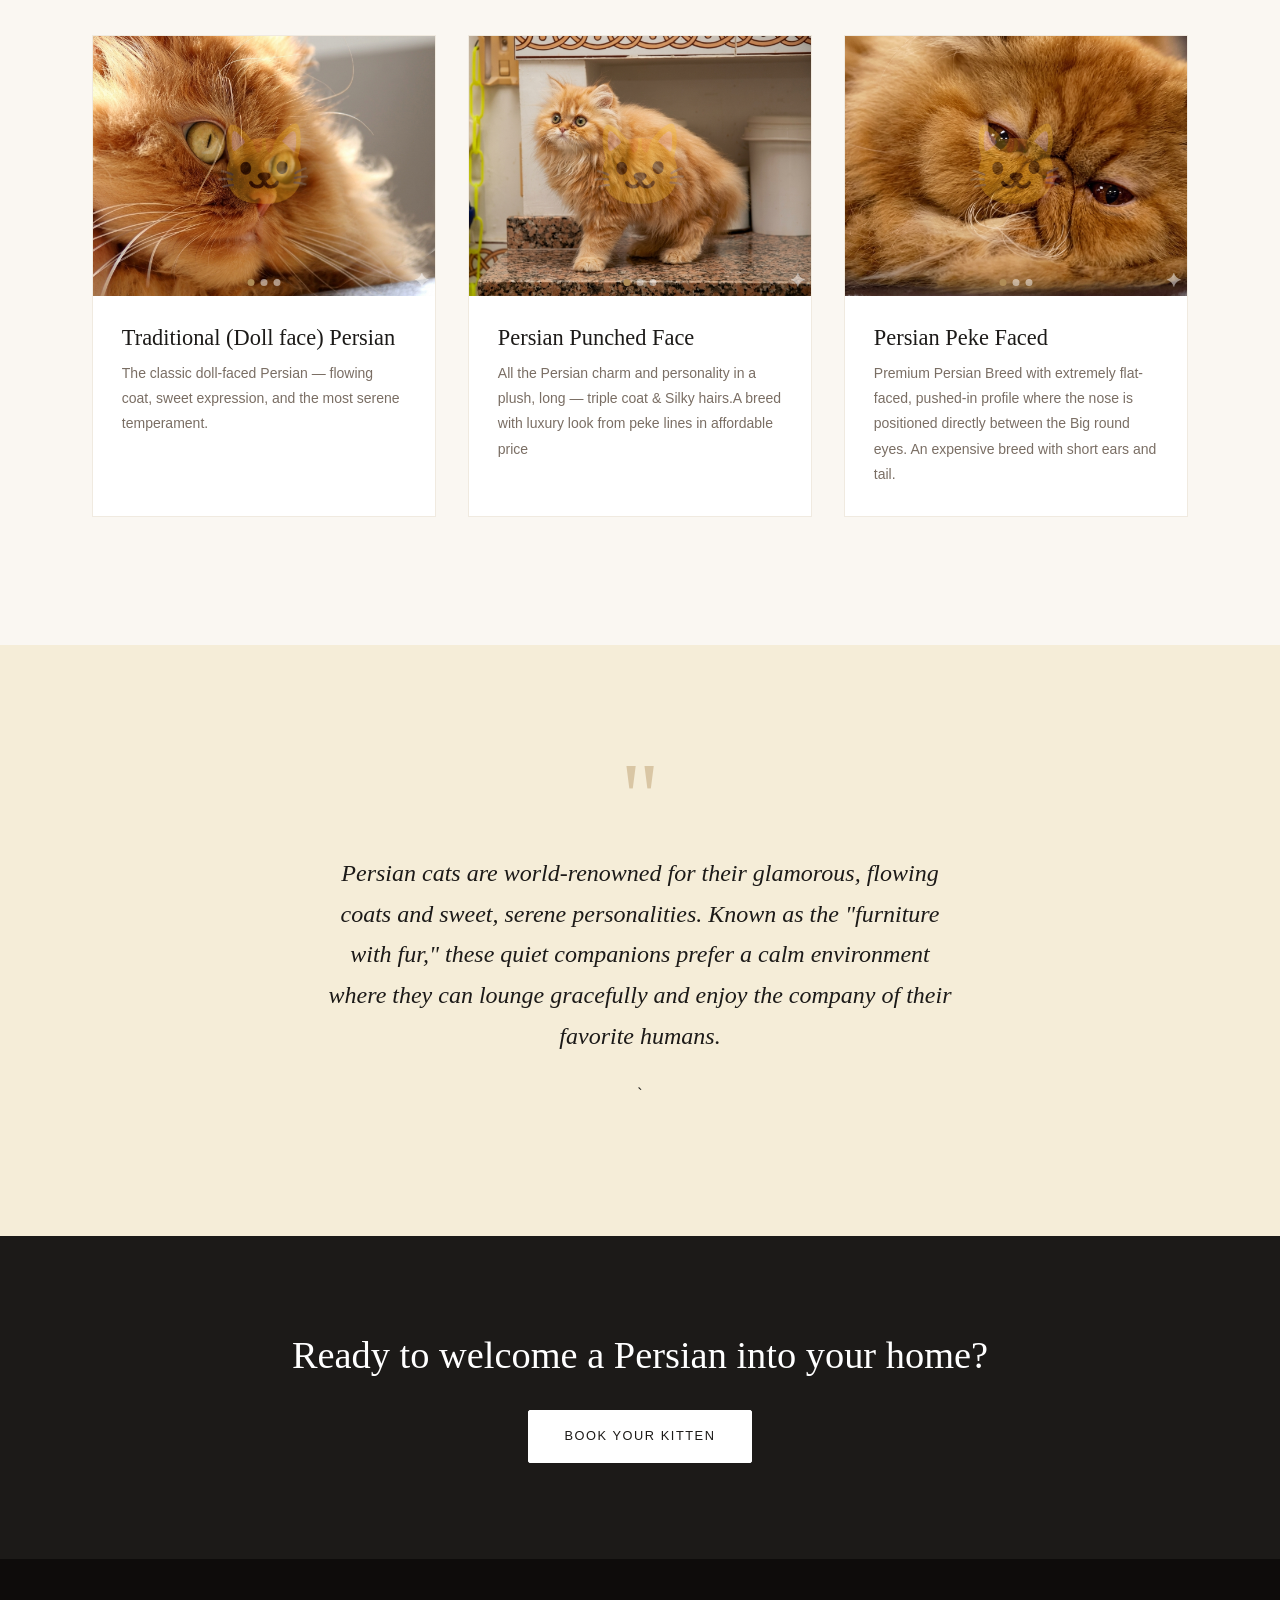
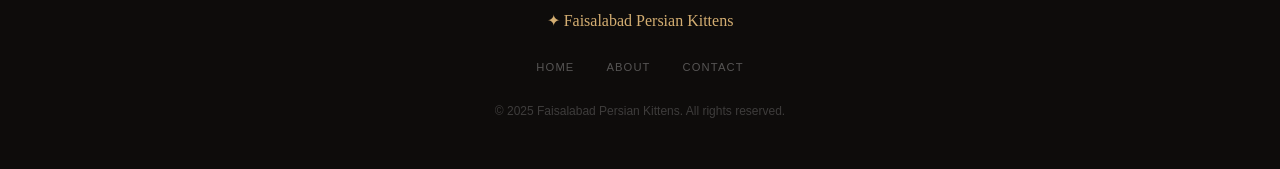
==== commit 2f5d77b1: "Add files via upload" ====
--- a/index.html
+++ b/index.html
@@ -80,9 +80,9 @@
         <div class="breed-card reveal">
           <div class="breed-card__img breed-card__img--1">
   <div class="slideshow">
-    <div class="slide active" style="background-image: url('images/persian-1.jpg')"></div>
-    <div class="slide" style="background-image: url('images/persian-2.jpg')"></div>
-    <div class="slide" style="background-image: url('images/persian-3.jpg')"></div>
+    <div class="slide active" style="background-image: url('images/persian-1.png')"></div>
+    <div class="slide" style="background-image: url('images/persian-2.png')"></div>
+    <div class="slide" style="background-image: url('images/persian-3.png')"></div>
     <div class="slide-dots">
       <span class="dot active"></span>
       <span class="dot"></span>
@@ -98,9 +98,9 @@
         <div class="breed-card reveal">
           <div class="breed-card__img breed-card__img--1">
   <div class="slideshow">
-    <div class="slide active" style="background-image: url('images/persian-4.jpg')"></div>
-    <div class="slide" style="background-image: url('images/persian-5.jpg')"></div>
-    <div class="slide" style="background-image: url('images/persian-6.jpg')"></div>
+    <div class="slide active" style="background-image: url('images/persian-4.png')"></div>
+    <div class="slide" style="background-image: url('images/persian-5.png')"></div>
+    <div class="slide" style="background-image: url('images/persian-6.png')"></div>
     <div class="slide-dots">
       <span class="dot active"></span>
       <span class="dot"></span>
@@ -116,9 +116,9 @@
         <div class="breed-card reveal">
           <div class="breed-card__img breed-card__img--1">
   <div class="slideshow">
-    <div class="slide active" style="background-image: url('images/persian-7.jpg')"></div>
-    <div class="slide" style="background-image: url('images/persian-8.jpg')"></div>
-    <div class="slide" style="background-image: url('images/persian-9.jpg')"></div>
+    <div class="slide active" style="background-image: url('images/persian-7.png')"></div>
+    <div class="slide" style="background-image: url('images/persian-8.png')"></div>
+    <div class="slide" style="background-image: url('images/persian-9.png')"></div>
     <div class="slide-dots">
       <span class="dot active"></span>
       <span class="dot"></span>
